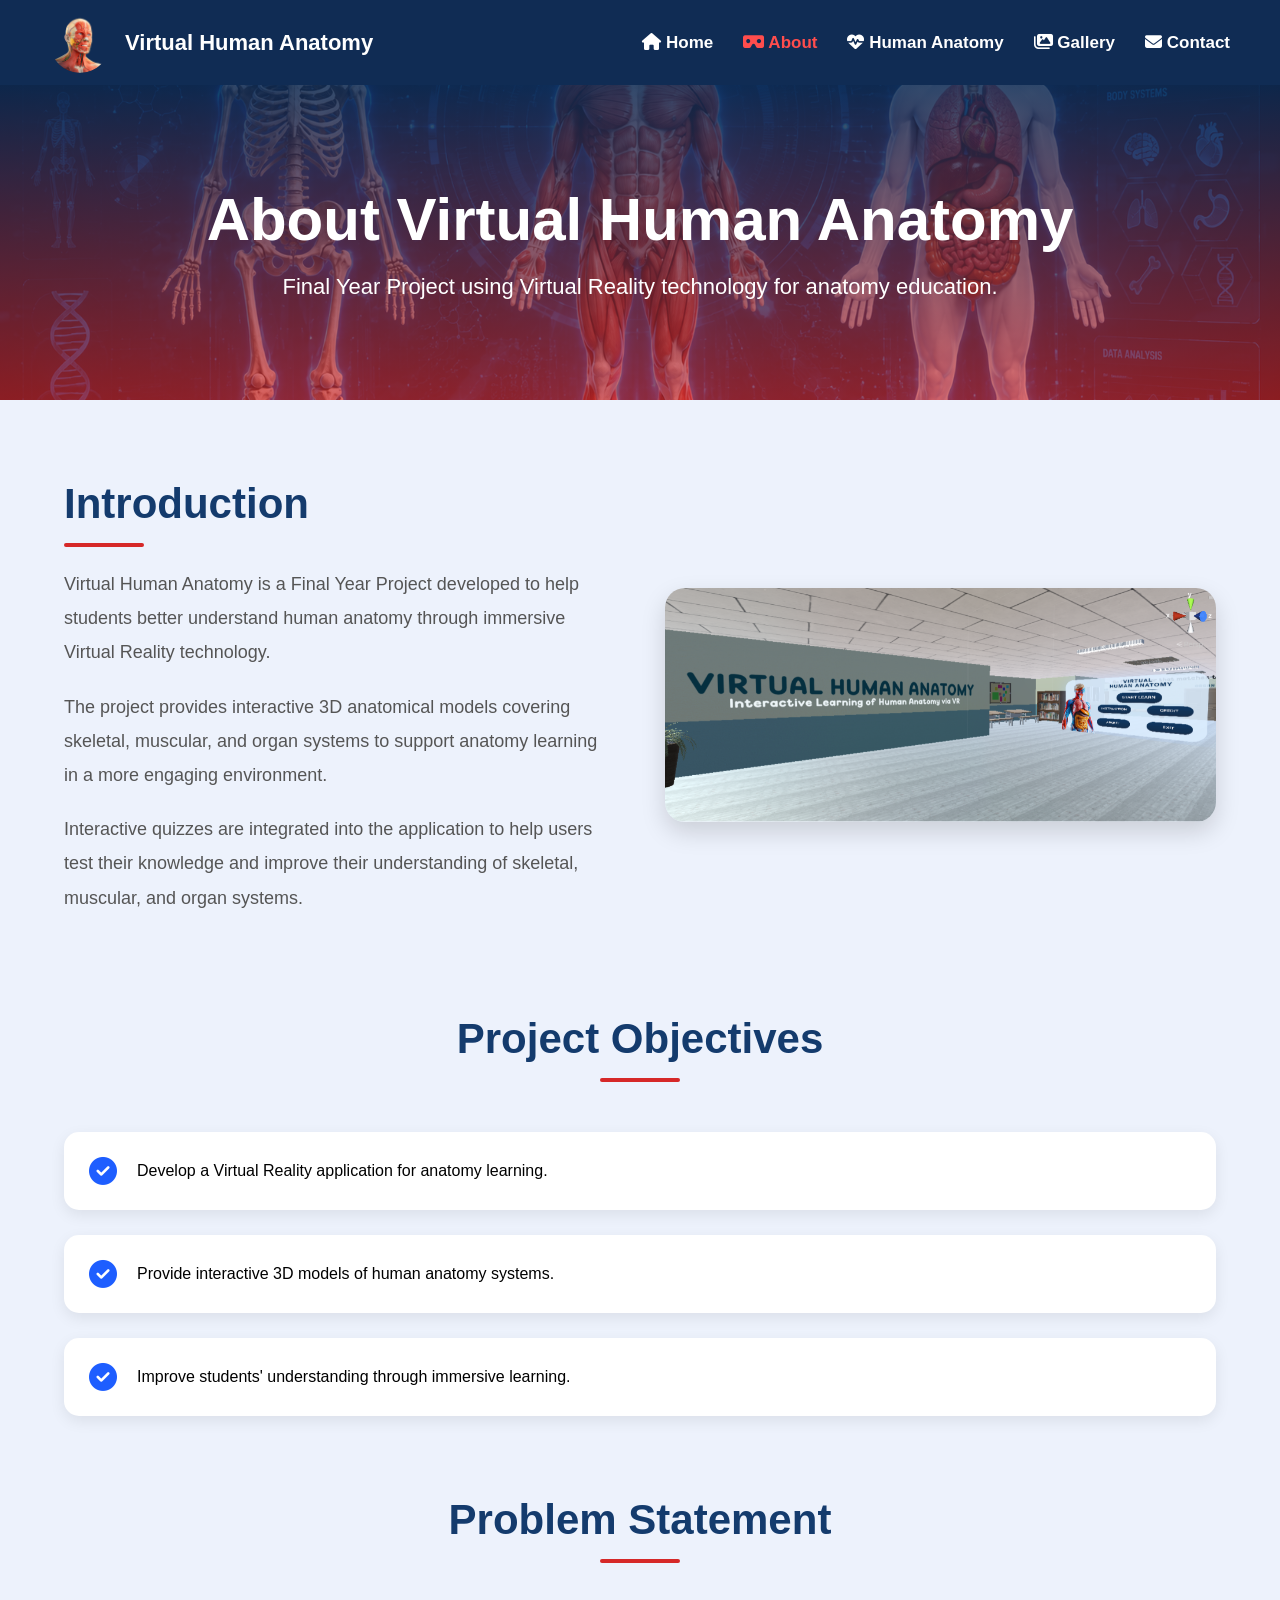
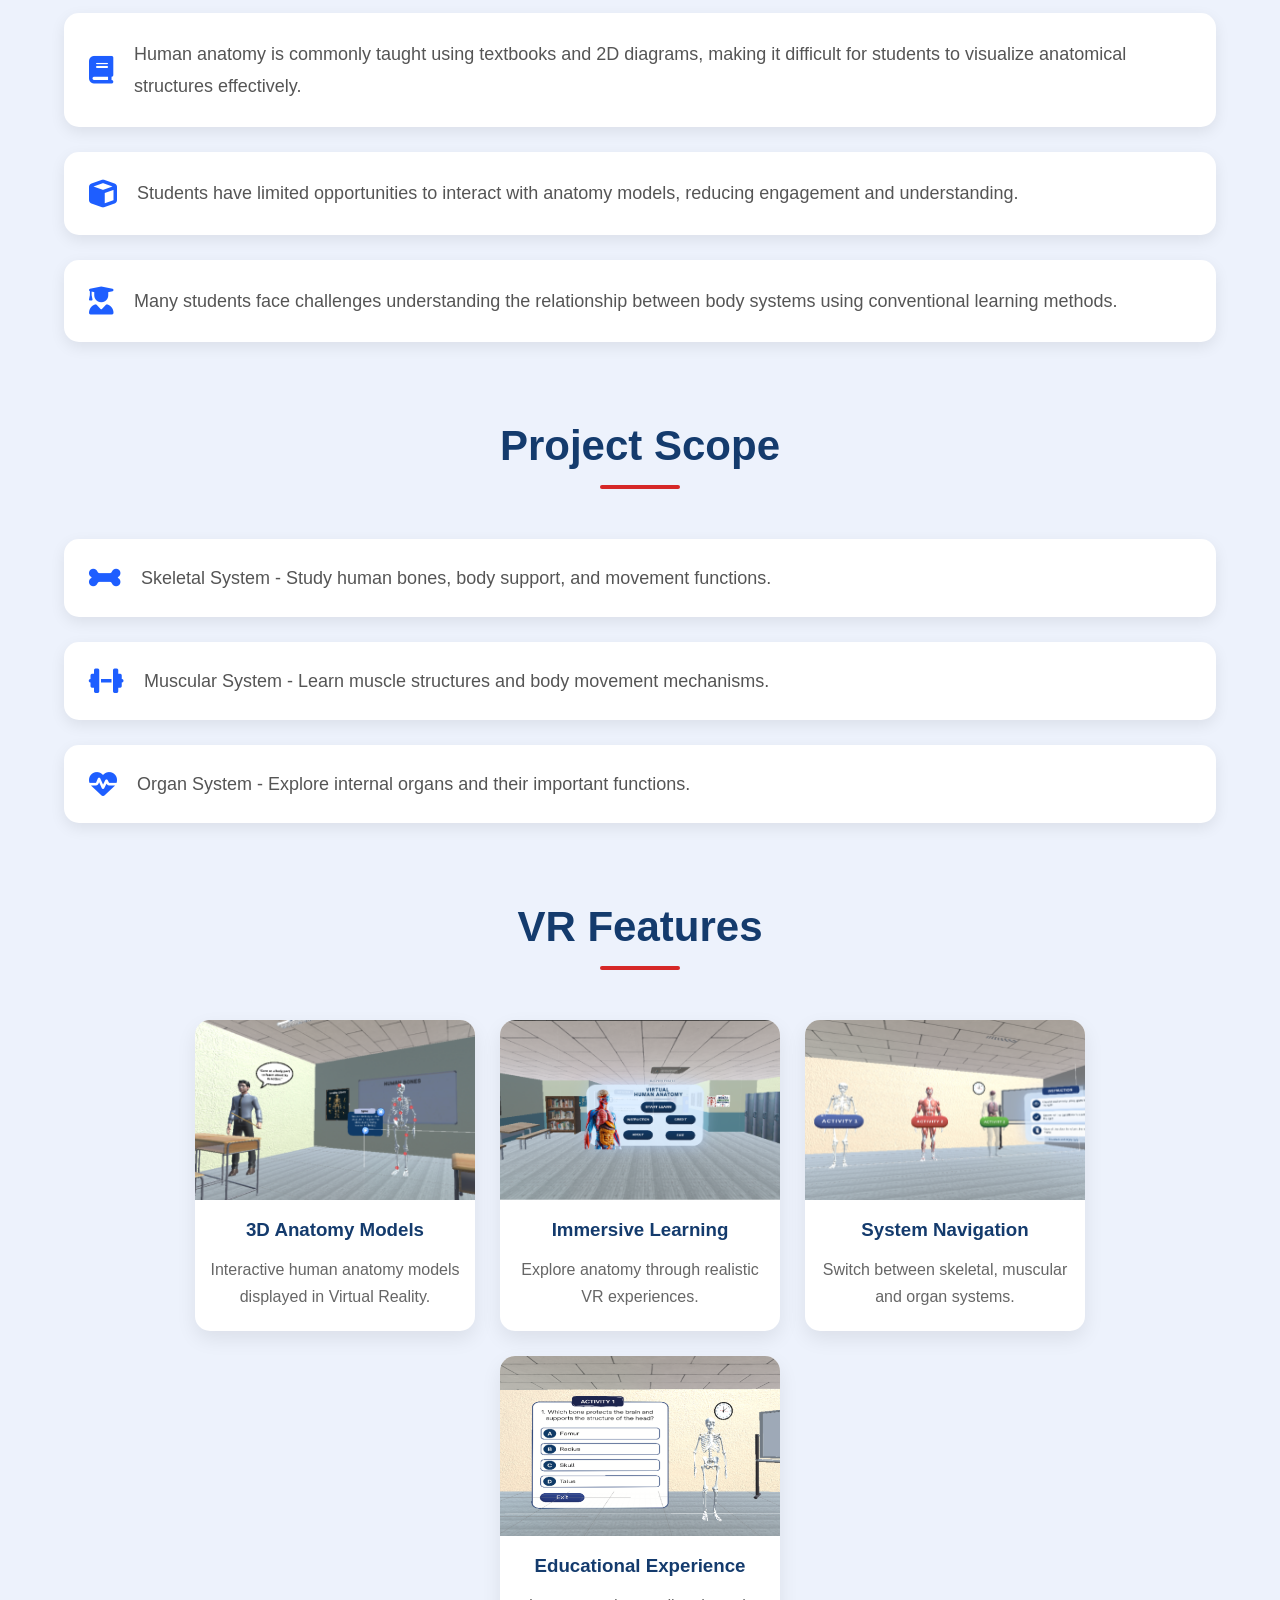
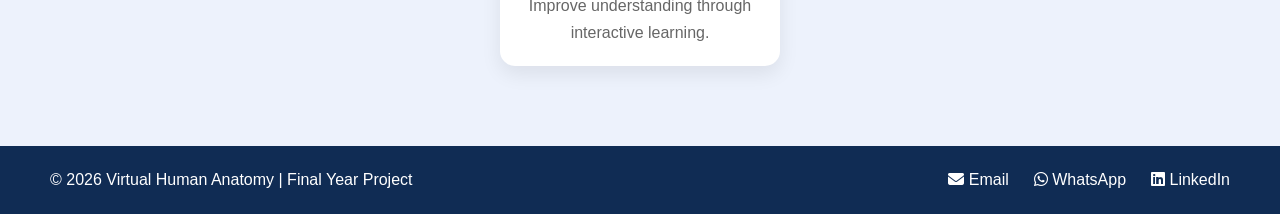
==== about.html @ 12fa49ee "Add files via upload" ====
<!DOCTYPE html>
<html lang="en">

<head>

    <meta charset="UTF-8">
    <meta name="viewport" content="width=device-width, initial-scale=1.0">

    <title>About - Virtual Human Anatomy</title>

    <link rel="stylesheet" href="about.css">

    <link rel="stylesheet"
        href="https://cdnjs.cloudflare.com/ajax/libs/font-awesome/6.5.1/css/all.min.css">

</head>

<body>

    <!-- HEADER -->

    <header class="top-header">

        <div class="logo">

            <img src="images/logo1.png" alt="Logo">

            <span>Virtual Human Anatomy</span>

        </div>

        <nav class="navbar">

            <a href="index.html">
                <i class="fas fa-home"></i> Home
            </a>

            <a href="about.html" class="active">
                <i class="fas fa-vr-cardboard"></i> About
            </a>

            <a href="humananatomy.html">
                <i class="fas fa-heartbeat"></i> Human Anatomy
            </a>

            <a href="gallery.html">
                <i class="fas fa-images"></i> Gallery
            </a>

            <a href="contact.html">
                <i class="fas fa-envelope"></i> Contact
            </a>

        </nav>

    </header>

    <!-- ABOUT BANNER -->

    <section class="about-banner">

        <h1>About Virtual Human Anatomy</h1>

        <p>
            Final Year Project using Virtual Reality technology
            for anatomy education.
        </p>

    </section>

    <!-- INTRODUCTION -->

    <section class="intro">

        <div class="intro-content">

            <div class="intro-text">

                <h2>Introduction</h2>

                <p>
                    Virtual Human Anatomy is a Final Year Project
                    developed to help students better understand
                    human anatomy through immersive Virtual Reality
                    technology.
                </p>

                <p>
                    The project provides interactive 3D anatomical
                    models covering skeletal, muscular, and organ
                    systems to support anatomy learning in a more
                    engaging environment.
                </p>

                <p>
                    Interactive quizzes are integrated into the application to 
                    help users test their knowledge and improve their understanding 
                    of skeletal, muscular, and organ systems.
                </p>

            </div>

            <div class="intro-image">

                <img src="images/anatomy-bg.png" alt="Introduction">

            </div>

        </div>

    </section>

    <!-- OBJECTIVES -->

    <section class="objectives">

        <h2>Project Objectives</h2>

        <div class="objective-list">

            <div class="objective-item">
                <i class="fas fa-check-circle"></i>
                Develop a Virtual Reality application for anatomy learning.
            </div>

            <div class="objective-item">
                <i class="fas fa-check-circle"></i>
                Provide interactive 3D models of human anatomy systems.
            </div>

            <div class="objective-item">
                <i class="fas fa-check-circle"></i>
                Improve students' understanding through immersive learning.
            </div>

        </div>

    </section>

    <!-- OBJECTIVES -->

</section>

<!-- PROBLEM STATEMENT -->
<section class="problem">

    <h2>Problem Statement</h2>

    <div class="problem-list">

        <div class="problem-item">

            <i class="fas fa-book"></i>

            <span>
                Human anatomy is commonly taught using textbooks and 2D diagrams,
                making it difficult for students to visualize anatomical structures effectively.
            </span>

        </div>

        <div class="problem-item">

            <i class="fas fa-cube"></i>

            <span>
                Students have limited opportunities to interact with anatomy models,
                reducing engagement and understanding.
            </span>

        </div>

        <div class="problem-item">

            <i class="fas fa-user-graduate"></i>

            <span>
                Many students face challenges understanding the relationship
                between body systems using conventional learning methods.
            </span>

        </div>

    </div>

</section>
<!-- PROJECT SCOPE -->


    <!-- PROJECT SCOPE -->

    <section class="scope">

        <h2>Project Scope</h2>

        <div class="scope-list">

            <div class="scope-item">

                <i class="fas fa-bone"></i>

                <span>
                    Skeletal System - Study human bones, body support,
                    and movement functions.
                </span>

            </div>

            <div class="scope-item">

                <i class="fas fa-dumbbell"></i>

                <span>
                    Muscular System - Learn muscle structures and
                    body movement mechanisms.
                </span>

            </div>

            <div class="scope-item">

                <i class="fas fa-heartbeat"></i>

                <span>
                    Organ System - Explore internal organs and
                    their important functions.
                </span>

            </div>

        </div>

    </section>

    <!-- VR FEATURES -->

    <section class="vr-features">

        <h2>VR Features</h2>

        <div class="feature-container">

            <div class="feature-card">

                <img src="images/features1.png" alt="VR Feature">

                <h3>3D Anatomy Models</h3>

                <p>
                    Interactive human anatomy models displayed
                    in Virtual Reality.
                </p>

            </div>

            <div class="feature-card">

                <img src="images/features2.png" alt="VR Feature">

                <h3>Immersive Learning</h3>

                <p>
                    Explore anatomy through realistic VR experiences.
                </p>

            </div>

            <div class="feature-card">

                <img src="images/features3.png" alt="VR Feature">

                <h3>System Navigation</h3>

                <p>
                    Switch between skeletal, muscular and organ systems.
                </p>

            </div>

            <div class="feature-card">

                <img src="images/features4.png" alt="VR Feature">

                <h3>Educational Experience</h3>

                <p>
                    Improve understanding through interactive learning.
                </p>

            </div>

        </div>

    </section>

    <!-- FOOTER -->

    <footer class="footer">

        <div class="footer-left">

            <p>
                © 2026 Virtual Human Anatomy | Final Year Project
            </p>

        </div>

        <div class="footer-right">

            <a href="mailto:nurfthyh@gmail.com">
                <i class="fas fa-envelope"></i> Email
            </a>

            <a href="https://wa.me/601111856149">
                <i class="fab fa-whatsapp"></i> WhatsApp
            </a>

            <a href="https://www.linkedin.com/in/nur-ain-fathiyyah">
                <i class="fab fa-linkedin"></i> LinkedIn
            </a>

        </div>

    </footer>

</body>

</html>
---- about.css ----
*{
    margin:0;
    padding:0;
    box-sizing:border-box;
}

html{
    scroll-behavior:smooth;
}

body{
    font-family:'Segoe UI',sans-serif;
    background:#edf2fc;
}

/* HEADER */

.top-header{
    background:#102c54;
    height:85px;
    display:flex;
    justify-content:space-between;
    align-items:center;
    padding:0 50px;
}

.logo{
    display:flex;
    align-items:center;
    gap:15px;
}

.logo img{
    width:60px;
    height:60px;
    border-radius:50%;
    object-fit:cover;
}

.logo span{
    color:white;
    font-size:22px;
    font-weight:bold;
}

.navbar{
    display:flex;
    gap:30px;
}

.navbar a{
    color:white;
    text-decoration:none;
    font-size:17px;
    font-weight:600;
    transition:0.3s;
}

.navbar a:hover{
    color:#ff4d4d;
}

.navbar a.active{
    color:#ff4d4d;
}

/* BANNER */

.about-banner{
    padding:100px 20px;
    text-align:center;

    background:
    linear-gradient(
        rgba(16,44,84,0.85),
        rgba(214,40,40,0.65)
    ),
    url("images/hero1.png");

    background-size:cover;
    background-position:center;
}

.about-banner h1{
    color:white;
    font-size:60px;
    margin-bottom:20px;
}

.about-banner p{
    color:white;
    font-size:22px;
}

/* INTRO */

.intro{
    width:90%;
    margin:80px auto;
}

.intro-content{
    display:flex;
    justify-content:space-between;
    align-items:center;
    gap:50px;
}

.intro-text{
    flex:1;
}

.intro-text h2{
    color:#143b6d;
    font-size:42px;
    margin-bottom:20px;
}

.intro-text h2::after{
    content:"";
    display:block;
    width:80px;
    height:4px;
    background:#d62828;
    margin-top:15px;
    border-radius:20px;
}

.intro-text p{
    color:#555;
    font-size:18px;
    line-height:1.9;
    margin-bottom:20px;
}

.intro-image{
    flex:1;
}

.intro-image img{
    width:100%;
    border-radius:20px;
    box-shadow:0 10px 25px rgba(0,0,0,0.15);
}

/* SECTION TITLE */

.objectives h2,
.scope h2,
.problem h2,
.vr-features h2{
    text-align:center;
    color:#143b6d;
    font-size:42px;
    margin-bottom:50px;
}

.objectives h2::after,
.scope h2::after,
.problem h2::after,
.vr-features h2::after{
    content:"";
    display:block;
    width:80px;
    height:4px;
    background:#d62828;
    margin:15px auto;
    border-radius:20px;
}

/* OBJECTIVES */

.objectives{
    width:90%;
    margin:80px auto;
}

.objective-list{
    display:flex;
    flex-direction:column;
    gap:25px;
}

.objective-item{
    background:white;
    padding:25px;
    border-radius:15px;
    box-shadow:0 5px 15px rgba(0,0,0,0.08);

    display:flex;
    align-items:center;
    gap:20px;
}

.objective-item i{
    color:#1e5eff;
    font-size:28px;
}

.objective-item span{
    font-size:18px;
    color:#555;
}

/* PROJECT SCOPE */

.scope{
    width:90%;
    margin:80px auto;
}

.scope-list{
    display:flex;
    flex-direction:column;
    gap:25px;
}

.scope-item{
    background:white;
    padding:25px;
    border-radius:15px;
    box-shadow:0 5px 15px rgba(0,0,0,0.08);

    display:flex;
    align-items:center;
    gap:20px;
}

.scope-item i{
    color:#1e5eff;
    font-size:28px;
}

.scope-item span{
    font-size:18px;
    color:#555;
}

/* PROBLEM STATEMENT */

.problem{
    width:90%;
    margin:80px auto;
}

.problem-list{
    display:flex;
    flex-direction:column;
    gap:25px;
}

.problem-item{
    background:white;
    padding:25px;
    border-radius:15px;
    box-shadow:0 5px 15px rgba(0,0,0,0.08);

    display:flex;
    align-items:center;
    gap:20px;
}

.problem-item i{
    color:#1e5eff;
    font-size:28px;
}

.problem-item span{
    font-size:18px;
    color:#555;
    line-height:1.8;
}

/* VR FEATURES */

.vr-features{
    width:90%;
    margin:80px auto;
    text-align:center;
}

.feature-container{
    display:flex;
    justify-content:center;
    gap:25px;
    flex-wrap:wrap;
}

.feature-card{
    width:280px;
    background:white;
    border-radius:15px;
    overflow:hidden;
    box-shadow:0 8px 20px rgba(0,0,0,0.08);
    transition:0.3s;
}

.feature-card:hover{
    transform:translateY(-10px);
}

.feature-card img{
    width:100%;
    height:180px;
    object-fit:cover;
}

.feature-card h3{
    color:#143b6d;
    padding:15px;
}

.feature-card p{
    color:#666;
    padding:0 15px 20px;
    line-height:1.7;
}

/* FOOTER */

.footer{
    background:#102c54;
    padding:25px 50px;
    margin-top:80px;

    display:flex;
    justify-content:space-between;
    align-items:center;
    flex-wrap:wrap;
}

.footer-left p{
    color:white;
}

.footer-right{
    display:flex;
    gap:25px;
}

.footer-right a{
    color:white;
    text-decoration:none;
    transition:0.3s;
}

.footer-right a:hover{
    color:#ff4d4d;
}

/* MOBILE RESPONSIVE */

@media screen and (max-width:768px){

    /* HEADER */

    .top-header{

        flex-direction:column;

        height:auto;

        padding:15px;
    }

    .logo{

        flex-direction:column;

        text-align:center;

        gap:8px;

        margin-bottom:15px;
    }

    .logo img{

        width:50px;
        height:50px;
    }

    .logo span{

        font-size:16px;
    }

    .navbar{

        width:100%;

        justify-content:center;

        flex-wrap:wrap;

        gap:10px;
    }

    .navbar a{

        font-size:13px;
    }

    /* BANNER */

    .about-banner{

        padding:70px 20px;
    }

    .about-banner h1{

        font-size:34px;
    }

    .about-banner p{

        font-size:15px;

        line-height:1.6;
    }

    /* INTRO */

    .intro{

        width:95%;

        margin:50px auto;
    }

    .intro-content{

        flex-direction:column;

        gap:30px;
    }

    .intro-image img{

        width:100%;
    }

    .intro-text h2{

        font-size:28px;

        text-align:center;
    }

    .intro-text p{

        font-size:15px;

        line-height:1.8;

        text-align:justify;
    }

    /* SECTION TITLES */

    .objectives h2,
    .scope h2,
    .problem h2,
    .vr-features h2{

        font-size:28px;

        margin-bottom:30px;
    }

    /* OBJECTIVES */

    .objective-item{

        flex-direction:column;

        text-align:center;

        padding:20px;
    }

    .objective-item span{

        font-size:15px;
    }

    /* PROJECT SCOPE */

    .scope-item{

        flex-direction:column;

        text-align:center;

        padding:20px;
    }

    .scope-item span{

        font-size:15px;
    }

    /* PROBLEM STATEMENT */

    .problem-item{

        flex-direction:column;

        text-align:center;

        padding:20px;
    }

    .problem-item span{

        font-size:15px;
    }

    /* ICON SIZE */

    .objective-item i,
    .scope-item i,
    .problem-item i{

        font-size:32px;
    }

    /* VR FEATURES */

    .feature-container{

        gap:20px;
    }

    .feature-card{

        width:100%;

        max-width:330px;
    }

    .feature-card img{

        height:200px;
    }

    .feature-card h3{

        font-size:20px;
    }

    .feature-card p{

        font-size:14px;
    }

    /* FOOTER */

    .footer{

        flex-direction:column;

        text-align:center;

        gap:15px;

        padding:20px;
    }

    .footer-left p{

        font-size:14px;
    }

    .footer-right{

        justify-content:center;

        flex-wrap:wrap;

        gap:15px;
    }

}
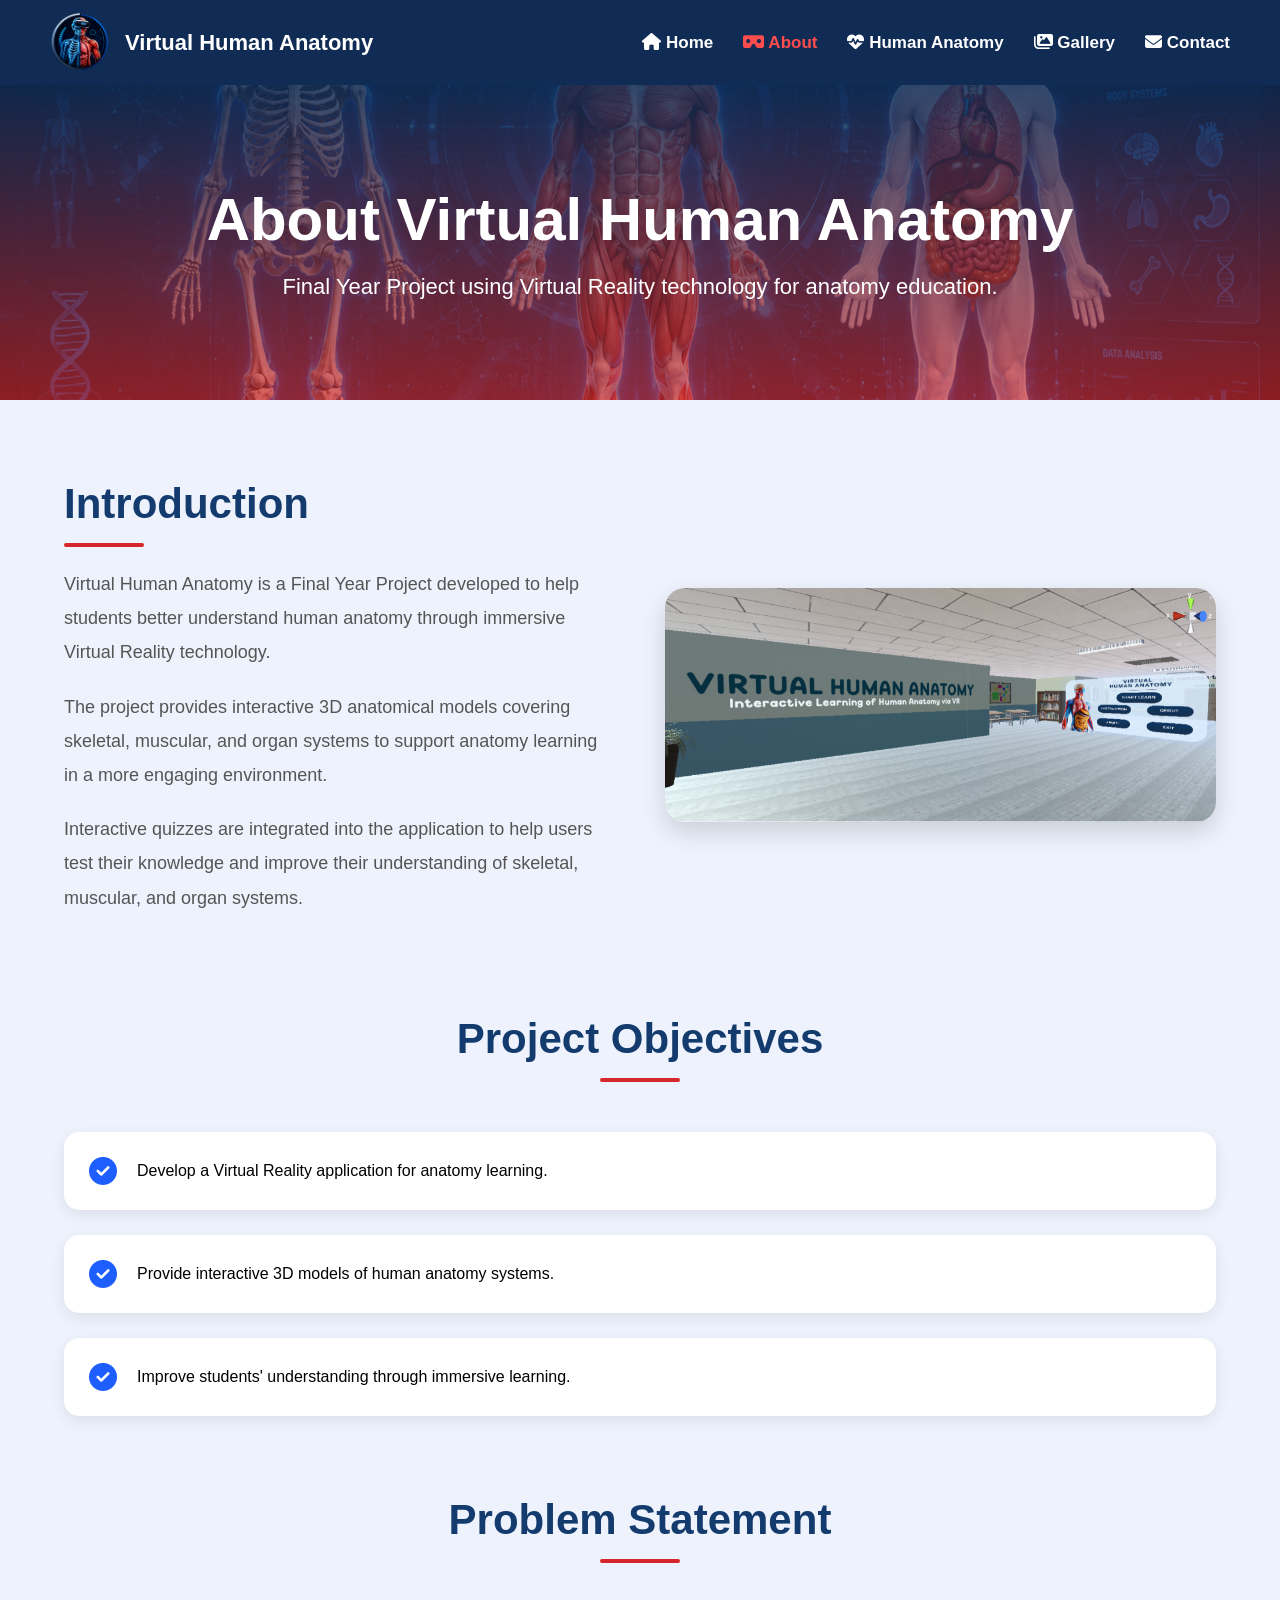
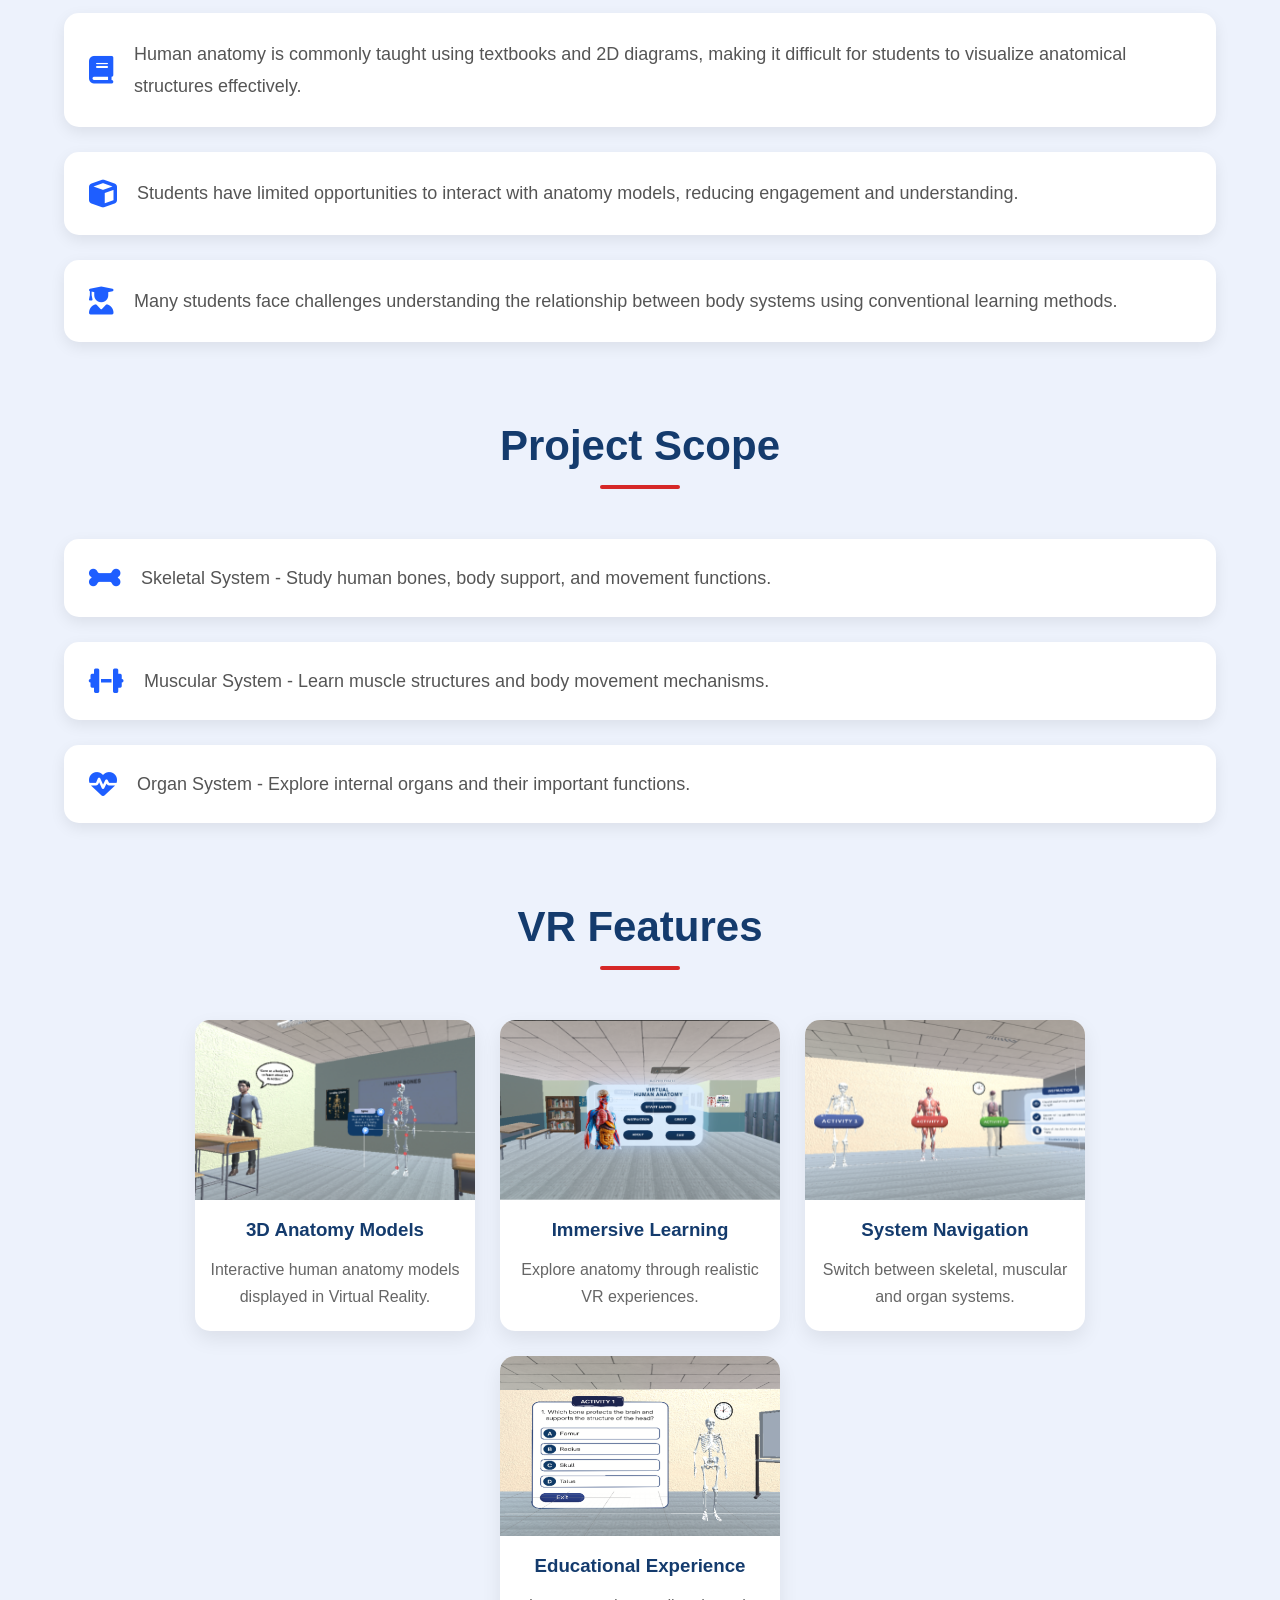
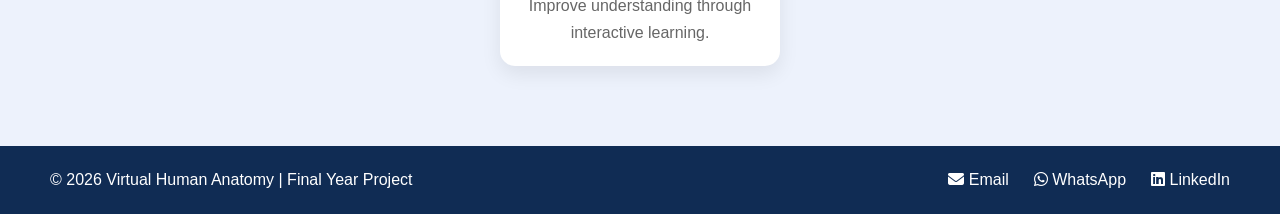
==== commit d345fe32: "Update about.html" ====
--- a/about.html
+++ b/about.html
@@ -23,7 +23,7 @@
 
         <div class="logo">
 
-            <img src="images/logo1.png" alt="Logo">
+            <img src="images/logoVHA.png" alt="Logo">
 
             <span>Virtual Human Anatomy</span>
 
@@ -325,4 +325,4 @@
 
 </body>
 
-</html>+</html>
